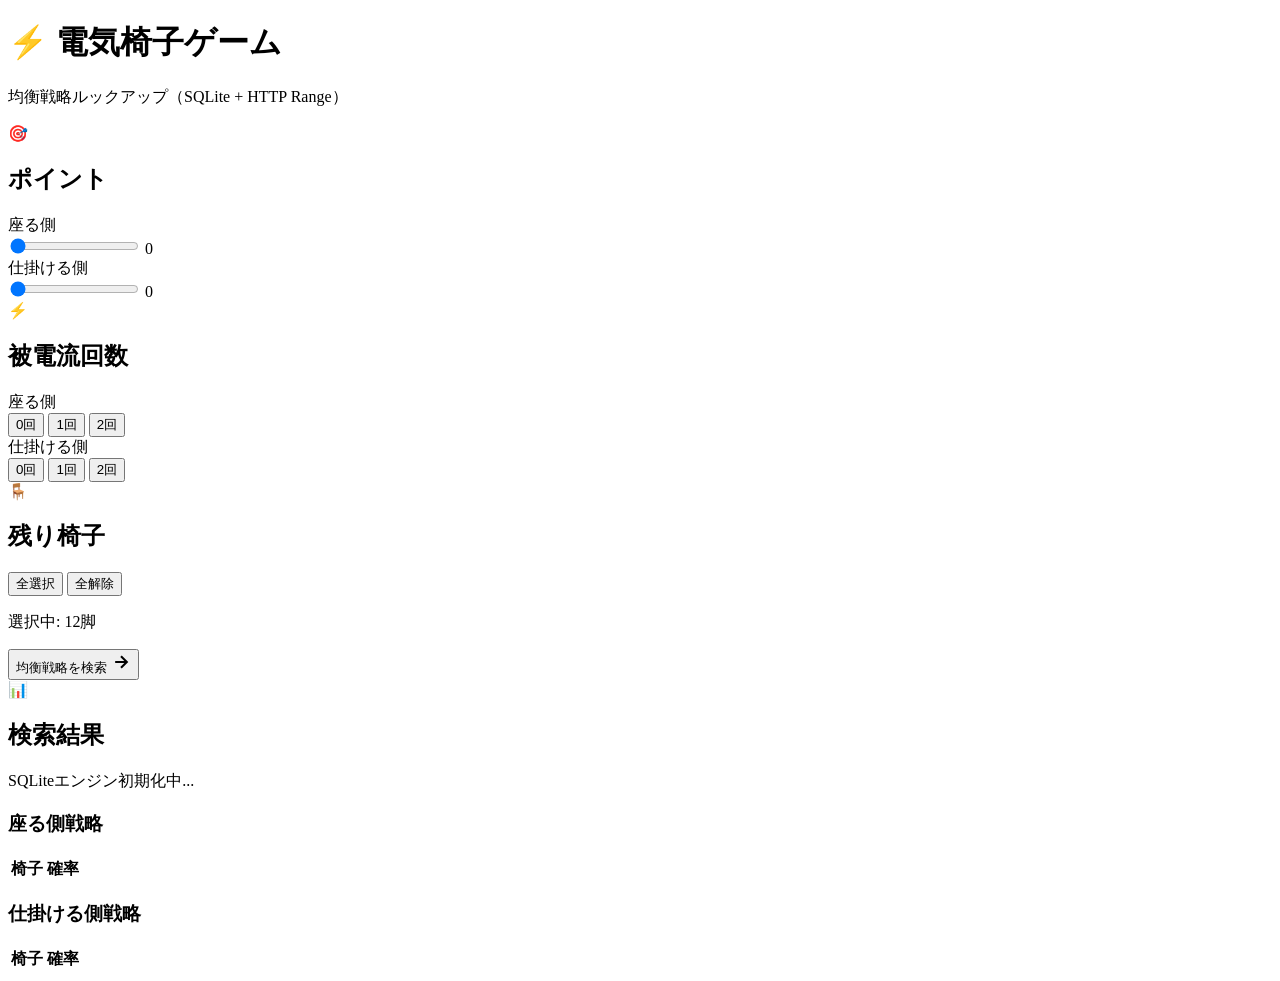
==== docs/index.html @ 913c211b "update" ====
<!doctype html>
<html lang="ja">
<head>
  <meta charset="UTF-8" />
  <meta name="viewport" content="width=device-width, initial-scale=1.0" />
  <title>電気椅子ゲーム 均衡ルックアップ (SQLite Range)</title>
  <link rel="stylesheet" href="styles.css" />
</head>
<body>
  <main class="container">
    <header class="header">
      <h1>⚡ 電気椅子ゲーム</h1>
      <p class="tagline">均衡戦略ルックアップ（SQLite + HTTP Range）</p>
    </header>

    <form id="lookup-form" class="form-grid">
      <!-- ポイント入力パネル -->
      <section class="panel">
        <div class="panel-header">
          <span class="panel-icon">🎯</span>
          <h2>ポイント</h2>
        </div>
        <div class="panel-body two-col">
          <div class="input-group">
            <label for="attacker_points">座る側</label>
            <div class="range-wrap">
              <input type="range" id="attacker_points" min="0" max="39" value="0" />
              <output id="attacker_points_value" class="range-badge attacker">0</output>
            </div>
          </div>
          <div class="input-group">
            <label for="defender_points">仕掛ける側</label>
            <div class="range-wrap">
              <input type="range" id="defender_points" min="0" max="39" value="0" />
              <output id="defender_points_value" class="range-badge defender">0</output>
            </div>
          </div>
        </div>
      </section>

      <!-- 被電流回数パネル -->
      <section class="panel">
        <div class="panel-header">
          <span class="panel-icon">⚡</span>
          <h2>被電流回数</h2>
        </div>
        <div class="panel-body two-col">
          <div class="input-group">
            <label>座る側</label>
            <div class="toggle-group" id="attacker_shocks_group">
              <button type="button" class="toggle-btn attacker active" data-target="attacker_shocks" data-value="0">0回</button>
              <button type="button" class="toggle-btn attacker" data-target="attacker_shocks" data-value="1">1回</button>
              <button type="button" class="toggle-btn attacker" data-target="attacker_shocks" data-value="2">2回</button>
            </div>
          </div>
          <div class="input-group">
            <label>仕掛ける側</label>
            <div class="toggle-group" id="defender_shocks_group">
              <button type="button" class="toggle-btn defender active" data-target="defender_shocks" data-value="0">0回</button>
              <button type="button" class="toggle-btn defender" data-target="defender_shocks" data-value="1">1回</button>
              <button type="button" class="toggle-btn defender" data-target="defender_shocks" data-value="2">2回</button>
            </div>
          </div>
        </div>
        <input type="hidden" id="attacker_shocks" value="0" />
        <input type="hidden" id="defender_shocks" value="0" />
      </section>

      <!-- 残り椅子パネル -->
      <section class="panel wide">
        <div class="panel-header">
          <span class="panel-icon">🪑</span>
          <h2>残り椅子</h2>
          <div class="panel-actions">
            <button type="button" class="action-btn" id="select_all">全選択</button>
            <button type="button" class="action-btn" id="clear_all">全解除</button>
          </div>
        </div>
        <div class="panel-body">
          <p id="chairs_selection_status" class="status-bar">選択中: 12脚</p>
          <div class="chair-grid" id="chair_grid"></div>
          <input type="hidden" id="chairs" value="1,2,3,4,5,6,7,8,9,10,11,12" />
        </div>
      </section>

      <div class="submit-row">
        <button type="submit" class="submit-btn">
          <span>均衡戦略を検索</span>
          <svg width="20" height="20" viewBox="0 0 24 24" fill="none" stroke="currentColor" stroke-width="2.5"><path d="M5 12h14M12 5l7 7-7 7"/></svg>
        </button>
      </div>
    </form>

    <!-- 結果パネル -->
    <section class="panel result-panel" id="result-card">
      <div class="panel-header">
        <span class="panel-icon">📊</span>
        <h2>検索結果</h2>
      </div>
      <div class="panel-body">
        <div id="summary" class="summary-box status-msg">SQLiteエンジン初期化中...</div>
        <div class="result-grid">
          <div class="result-col attacker-result">
            <h3>座る側戦略</h3>
            <table id="attacker-table">
              <thead><tr><th>椅子</th><th>確率</th></tr></thead>
              <tbody></tbody>
            </table>
          </div>
          <div class="result-col defender-result">
            <h3>仕掛ける側戦略</h3>
            <table id="defender-table">
              <thead><tr><th>椅子</th><th>確率</th></tr></thead>
              <tbody></tbody>
            </table>
          </div>
        </div>
      </div>
    </section>
  </main>

  <script type="module" src="sqlite-app.js"></script>
</body>
</html>
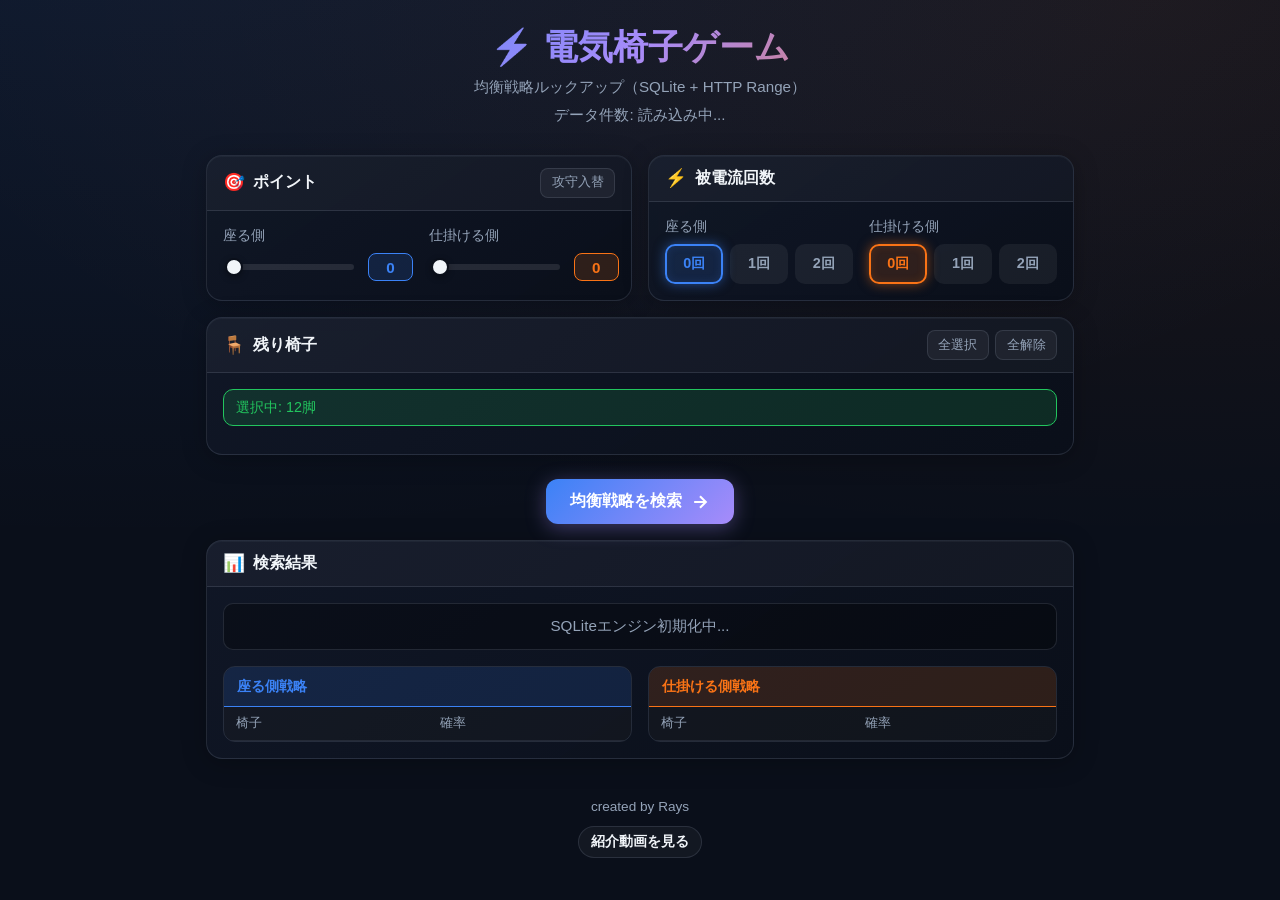
==== commit 4c7a006d: "動画への参照リンクを追加" ====
--- a/docs/index.html
+++ b/docs/index.html
@@ -3,6 +3,7 @@
 <head>
   <meta charset="UTF-8" />
   <meta name="viewport" content="width=device-width, initial-scale=1.0" />
+  <link rel="icon" href="data:image/svg+xml,%3Csvg xmlns='http://www.w3.org/2000/svg' viewBox='0 0 64 64'%3E%3Ctext y='0.9em' font-size='56'%3E%E2%9A%A1%3C/text%3E%3C/svg%3E" />
   <title>電気椅子ゲーム 均衡ルックアップ (SQLite Range)</title>
   <link rel="stylesheet" href="styles.css" />
 </head>
@@ -11,6 +12,7 @@
     <header class="header">
       <h1>⚡ 電気椅子ゲーム</h1>
       <p class="tagline">均衡戦略ルックアップ（SQLite + HTTP Range）</p>
+      <p class="tagline" id="dataset-stats">データ件数: 読み込み中...</p>
     </header>
 
     <form id="lookup-form" class="form-grid">
@@ -19,6 +21,9 @@
         <div class="panel-header">
           <span class="panel-icon">🎯</span>
           <h2>ポイント</h2>
+          <div class="panel-actions">
+            <button type="button" class="action-btn" id="swap_sides">攻守入替</button>
+          </div>
         </div>
         <div class="panel-body two-col">
           <div class="input-group">
@@ -119,6 +124,18 @@
     </section>
   </main>
 
-  <script type="module" src="sqlite-app.js"></script>
+  <footer class="site-footer">
+    <p class="footer-credit">created by Rays</p>
+    <a
+      class="footer-video-link"
+      href="https://youtu.be/VHGQmVNqcIU?si=rYwbOypbTwpij8xO"
+      target="_blank"
+      rel="noopener noreferrer"
+    >
+      紹介動画を見る
+    </a>
+  </footer>
+
+  <script type="module" src="sqlite-app.js?v=20260401a"></script>
 </body>
 </html>
--- a/docs/styles.css
+++ b/docs/styles.css
@@ -0,0 +1,554 @@
+:root {
+  --bg: #0a0f1a;
+  --bg-soft: #111827;
+  --panel-bg: linear-gradient(145deg, rgba(17,24,39,0.95), rgba(10,15,26,0.98));
+  --text: #f1f5f9;
+  --muted: #94a3b8;
+  --border: rgba(148,163,184,0.18);
+
+  /* Attacker (座る側) = 青系 */
+  --attacker: #3b82f6;
+  --attacker-soft: rgba(59,130,246,0.15);
+  --attacker-glow: rgba(59,130,246,0.5);
+
+  /* Defender (仕掛ける側) = オレンジ/赤系 */
+  --defender: #f97316;
+  --defender-soft: rgba(249,115,22,0.15);
+  --defender-glow: rgba(249,115,22,0.5);
+
+  /* 椅子 = 緑系 */
+  --chair: #22c55e;
+  --chair-soft: rgba(34,197,94,0.15);
+  --chair-glow: rgba(34,197,94,0.5);
+
+  --accent: #a78bfa;
+}
+
+* {
+  box-sizing: border-box;
+}
+
+body {
+  margin: 0;
+  font-family: "Inter", -apple-system, BlinkMacSystemFont, "Segoe UI", Roboto,
+    "Hiragino Kaku Gothic ProN", "Noto Sans JP", sans-serif;
+  background:
+    radial-gradient(ellipse 120% 80% at 10% -20%, rgba(59,130,246,0.12), transparent),
+    radial-gradient(ellipse 100% 60% at 90% 0%, rgba(249,115,22,0.08), transparent),
+    var(--bg);
+  color: var(--text);
+  min-height: 100vh;
+}
+
+.container {
+  max-width: 900px;
+  margin: 0 auto;
+  padding: 1.5rem 1rem 2.5rem;
+}
+
+/* ===== Header ===== */
+.header {
+  text-align: center;
+  margin-bottom: 1.8rem;
+}
+
+.header h1 {
+  margin: 0;
+  font-size: clamp(1.6rem, 4vw, 2.2rem);
+  background: linear-gradient(135deg, var(--attacker), var(--accent), var(--defender));
+  -webkit-background-clip: text;
+  -webkit-text-fill-color: transparent;
+  background-clip: text;
+}
+
+.tagline {
+  margin: 0.4rem 0 0;
+  color: var(--muted);
+  font-size: 0.95rem;
+}
+
+/* ===== Form Grid ===== */
+.form-grid {
+  display: grid;
+  grid-template-columns: repeat(2, 1fr);
+  gap: 1rem;
+}
+
+@media (max-width: 700px) {
+  .form-grid {
+    grid-template-columns: 1fr;
+  }
+}
+
+/* ===== Panel ===== */
+.panel {
+  background: var(--panel-bg);
+  border: 1px solid var(--border);
+  border-radius: 16px;
+  overflow: hidden;
+  box-shadow:
+    0 4px 24px rgba(0,0,0,0.25),
+    inset 0 1px 0 rgba(255,255,255,0.04);
+}
+
+.panel.wide {
+  grid-column: 1 / -1;
+}
+
+.panel-header {
+  display: flex;
+  align-items: center;
+  gap: 0.5rem;
+  padding: 0.75rem 1rem;
+  background: rgba(255,255,255,0.03);
+  border-bottom: 1px solid var(--border);
+}
+
+.panel-header h2 {
+  margin: 0;
+  font-size: 1rem;
+  font-weight: 600;
+}
+
+.panel-icon {
+  font-size: 1.1rem;
+}
+
+.panel-actions {
+  margin-left: auto;
+  display: flex;
+  gap: 0.4rem;
+}
+
+.panel-body {
+  padding: 1rem;
+}
+
+.panel-body.two-col {
+  display: grid;
+  grid-template-columns: 1fr 1fr;
+  gap: 1rem;
+}
+
+@media (max-width: 500px) {
+  .panel-body.two-col {
+    grid-template-columns: 1fr;
+  }
+}
+
+/* ===== Input Group ===== */
+.input-group {
+  display: flex;
+  flex-direction: column;
+  gap: 0.5rem;
+}
+
+.input-group > label {
+  font-size: 0.85rem;
+  color: var(--muted);
+  font-weight: 500;
+}
+
+/* ===== Range Slider ===== */
+.range-wrap {
+  display: flex;
+  align-items: center;
+  gap: 0.75rem;
+}
+
+.range-wrap input[type="range"] {
+  flex: 1;
+  height: 6px;
+  border-radius: 3px;
+  background: rgba(255,255,255,0.1);
+  appearance: none;
+  outline: none;
+}
+
+.range-wrap input[type="range"]::-webkit-slider-thumb {
+  appearance: none;
+  width: 18px;
+  height: 18px;
+  border-radius: 50%;
+  background: var(--text);
+  border: 2px solid var(--bg);
+  box-shadow: 0 2px 6px rgba(0,0,0,0.3);
+  cursor: pointer;
+  transition: transform 0.15s ease;
+}
+
+.range-wrap input[type="range"]::-webkit-slider-thumb:hover {
+  transform: scale(1.15);
+}
+
+.range-badge {
+  min-width: 2.8rem;
+  padding: 0.3rem 0.5rem;
+  border-radius: 8px;
+  font-size: 0.95rem;
+  font-weight: 700;
+  text-align: center;
+}
+
+.range-badge.attacker {
+  background: var(--attacker-soft);
+  color: var(--attacker);
+  border: 1px solid var(--attacker);
+}
+
+.range-badge.defender {
+  background: var(--defender-soft);
+  color: var(--defender);
+  border: 1px solid var(--defender);
+}
+
+/* ===== Toggle Button Group ===== */
+.toggle-group {
+  display: flex;
+  gap: 0.4rem;
+}
+
+.toggle-btn {
+  flex: 1;
+  padding: 0.55rem 0.5rem;
+  border: 2px solid transparent;
+  border-radius: 10px;
+  font-size: 0.9rem;
+  font-weight: 600;
+  cursor: pointer;
+  transition: all 0.2s ease;
+  background: rgba(255,255,255,0.06);
+  color: var(--muted);
+}
+
+.toggle-btn:hover {
+  background: rgba(255,255,255,0.1);
+}
+
+/* Attacker toggle active */
+.toggle-btn.attacker.active {
+  background: var(--attacker-soft);
+  border-color: var(--attacker);
+  color: var(--attacker);
+  box-shadow: 0 0 12px var(--attacker-glow), inset 0 0 8px var(--attacker-soft);
+}
+
+/* Defender toggle active */
+.toggle-btn.defender.active {
+  background: var(--defender-soft);
+  border-color: var(--defender);
+  color: var(--defender);
+  box-shadow: 0 0 12px var(--defender-glow), inset 0 0 8px var(--defender-soft);
+}
+
+/* ===== Action Buttons ===== */
+.action-btn {
+  padding: 0.35rem 0.65rem;
+  border: 1px solid var(--border);
+  border-radius: 8px;
+  font-size: 0.8rem;
+  font-weight: 500;
+  background: rgba(255,255,255,0.05);
+  color: var(--muted);
+  cursor: pointer;
+  transition: all 0.15s ease;
+}
+
+.action-btn:hover {
+  background: rgba(255,255,255,0.1);
+  color: var(--text);
+}
+
+/* ===== Status Bar ===== */
+.status-bar {
+  margin: 0 0 0.75rem;
+  padding: 0.5rem 0.75rem;
+  border-radius: 10px;
+  font-size: 0.9rem;
+  background: var(--chair-soft);
+  color: var(--chair);
+  border: 1px solid var(--chair);
+}
+
+/* ===== Chair Grid ===== */
+.chair-grid {
+  display: grid;
+  grid-template-columns: repeat(6, 1fr);
+  gap: 0.5rem;
+}
+
+@media (max-width: 500px) {
+  .chair-grid {
+    grid-template-columns: repeat(4, 1fr);
+  }
+}
+
+.chair-btn {
+  position: relative;
+  aspect-ratio: 1;
+  display: flex;
+  align-items: center;
+  justify-content: center;
+  border: 2px solid transparent;
+  border-radius: 12px;
+  font-size: 1rem;
+  font-weight: 700;
+  cursor: pointer;
+  transition: all 0.2s ease;
+  background: rgba(255,255,255,0.06);
+  color: var(--muted);
+}
+
+.chair-btn:hover {
+  background: rgba(255,255,255,0.1);
+  transform: translateY(-2px);
+}
+
+.chair-btn.active {
+  background: var(--chair-soft);
+  border-color: var(--chair);
+  color: var(--chair);
+  box-shadow: 0 0 16px var(--chair-glow), inset 0 0 10px var(--chair-soft);
+}
+
+
+
+/* ===== Submit Row ===== */
+.submit-row {
+  grid-column: 1 / -1;
+  display: flex;
+  justify-content: center;
+  padding-top: 0.5rem;
+}
+
+.submit-btn {
+  display: inline-flex;
+  align-items: center;
+  gap: 0.5rem;
+  padding: 0.75rem 1.5rem;
+  border: none;
+  border-radius: 12px;
+  font-size: 1rem;
+  font-weight: 700;
+  cursor: pointer;
+  background: linear-gradient(135deg, var(--attacker), var(--accent));
+  color: #fff;
+  box-shadow: 0 4px 20px rgba(167,139,250,0.35);
+  transition: all 0.2s ease;
+}
+
+.submit-btn:hover {
+  transform: translateY(-2px);
+  box-shadow: 0 6px 28px rgba(167,139,250,0.45);
+}
+
+.submit-btn svg {
+  flex-shrink: 0;
+}
+
+/* ===== Result Panel ===== */
+.result-panel {
+  margin-top: 1rem;
+}
+
+.summary-box {
+  margin: 0 0 1rem;
+  padding: 0.75rem 1rem;
+  border-radius: 10px;
+  font-size: 0.95rem;
+  background: rgba(0,0,0,0.3);
+  border: 1px solid var(--border);
+  color: var(--muted);
+}
+
+.summary-box.status-msg {
+  text-align: center;
+}
+
+.win-rate-display {
+  display: flex;
+  flex-direction: column;
+  gap: 0.75rem;
+}
+
+.win-rate-header {
+  text-align: center;
+  font-size: 0.9rem;
+  color: var(--muted);
+}
+
+.win-rate-bar-wrap {
+  display: flex;
+  align-items: center;
+  gap: 0.6rem;
+}
+
+.win-rate-label {
+  width: 5rem;
+  font-size: 0.85rem;
+  font-weight: 600;
+}
+
+.win-rate-label.attacker {
+  text-align: right;
+  color: var(--attacker);
+}
+
+.win-rate-label.defender {
+  text-align: left;
+  color: var(--defender);
+}
+
+.win-rate-bar {
+  flex: 1;
+  height: 28px;
+  border-radius: 14px;
+  background: rgba(255,255,255,0.08);
+  overflow: hidden;
+  position: relative;
+  border: 1px solid var(--border);
+}
+
+.win-rate-fill {
+  position: absolute;
+  top: 0;
+  height: 100%;
+  transition: width 0.4s ease;
+}
+
+.win-rate-fill.attacker {
+  left: 0;
+  background: linear-gradient(90deg, var(--attacker), rgba(59,130,246,0.6));
+  border-radius: 14px 0 0 14px;
+}
+
+.win-rate-fill.defender {
+  right: 0;
+  background: linear-gradient(90deg, rgba(249,115,22,0.6), var(--defender));
+  border-radius: 0 14px 14px 0;
+}
+
+.win-rate-center {
+  position: absolute;
+  left: 50%;
+  top: 0;
+  bottom: 0;
+  width: 2px;
+  background: rgba(255,255,255,0.3);
+  transform: translateX(-50%);
+}
+
+.win-rate-values {
+  display: flex;
+  justify-content: space-between;
+  font-size: 1.1rem;
+  font-weight: 700;
+}
+
+.win-rate-values .attacker {
+  color: var(--attacker);
+}
+
+.win-rate-values .defender {
+  color: var(--defender);
+}
+
+.result-grid {
+  display: grid;
+  grid-template-columns: 1fr 1fr;
+  gap: 1rem;
+}
+
+@media (max-width: 600px) {
+  .result-grid {
+    grid-template-columns: 1fr;
+  }
+}
+
+.result-col {
+  border-radius: 12px;
+  overflow: hidden;
+  border: 1px solid var(--border);
+}
+
+.result-col h3 {
+  margin: 0;
+  padding: 0.6rem 0.8rem;
+  font-size: 0.9rem;
+  font-weight: 600;
+}
+
+.attacker-result h3 {
+  background: var(--attacker-soft);
+  color: var(--attacker);
+  border-bottom: 1px solid var(--attacker);
+}
+
+.defender-result h3 {
+  background: var(--defender-soft);
+  color: var(--defender);
+  border-bottom: 1px solid var(--defender);
+}
+
+table {
+  width: 100%;
+  border-collapse: collapse;
+  background: rgba(0,0,0,0.2);
+}
+
+th, td {
+  padding: 0.5rem 0.75rem;
+  text-align: left;
+  border-bottom: 1px solid var(--border);
+}
+
+thead th {
+  font-size: 0.8rem;
+  font-weight: 500;
+  color: var(--muted);
+  background: rgba(255,255,255,0.03);
+}
+
+tbody tr:last-child td {
+  border-bottom: none;
+}
+
+tbody tr:hover {
+  background: rgba(255,255,255,0.04);
+}
+
+/* ===== Footer ===== */
+.site-footer {
+  max-width: 900px;
+  margin: 0 auto;
+  padding: 0 1rem 1.6rem;
+  display: flex;
+  flex-direction: column;
+  align-items: center;
+  justify-content: center;
+  gap: 0.75rem;
+}
+
+.footer-credit {
+  margin: 0;
+  text-align: center;
+  font-size: 0.85rem;
+  color: var(--muted);
+}
+
+.footer-video-link {
+  font-size: 0.85rem;
+  font-weight: 600;
+  color: var(--text);
+  text-decoration: none;
+  border: 1px solid var(--border);
+  border-radius: 999px;
+  padding: 0.38rem 0.75rem;
+  background: rgba(255,255,255,0.04);
+  transition: background 0.2s ease, border-color 0.2s ease;
+}
+
+.footer-video-link:hover {
+  background: rgba(255,255,255,0.1);
+  border-color: rgba(148,163,184,0.35);
+}
